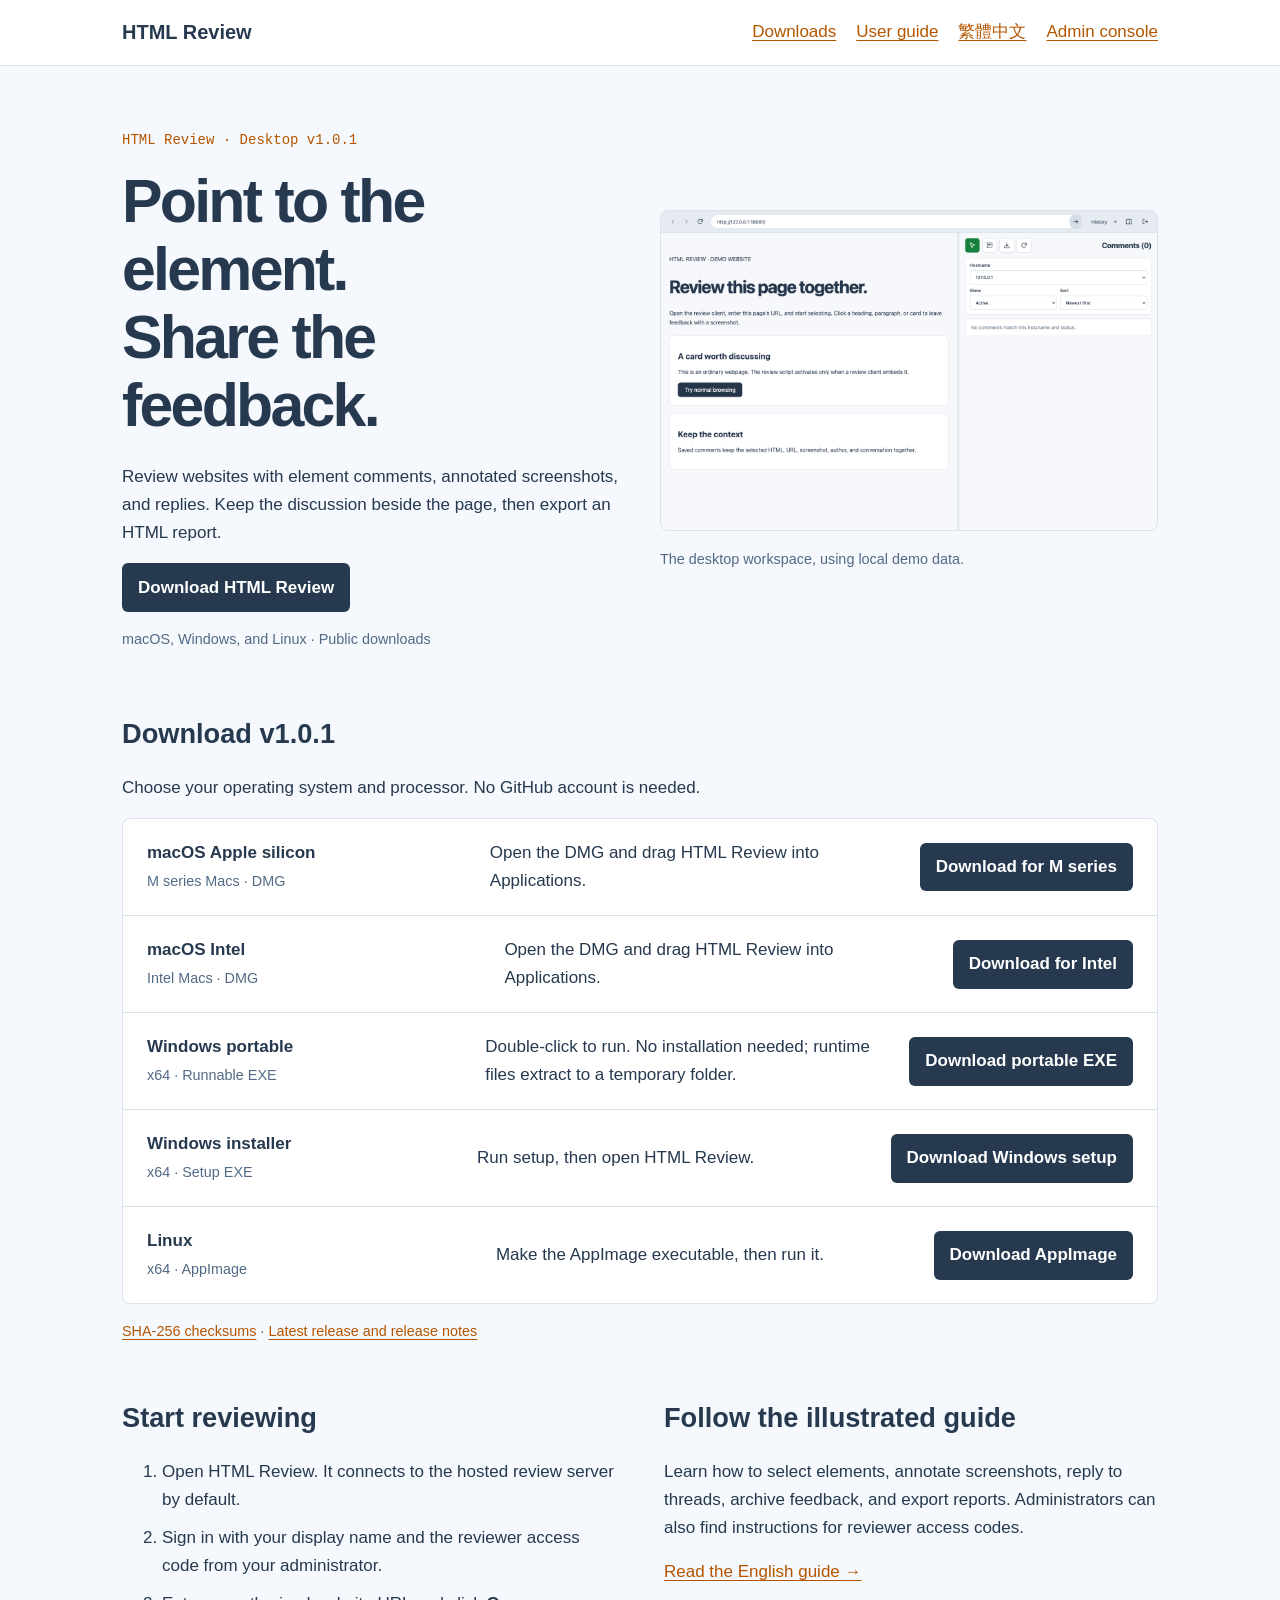
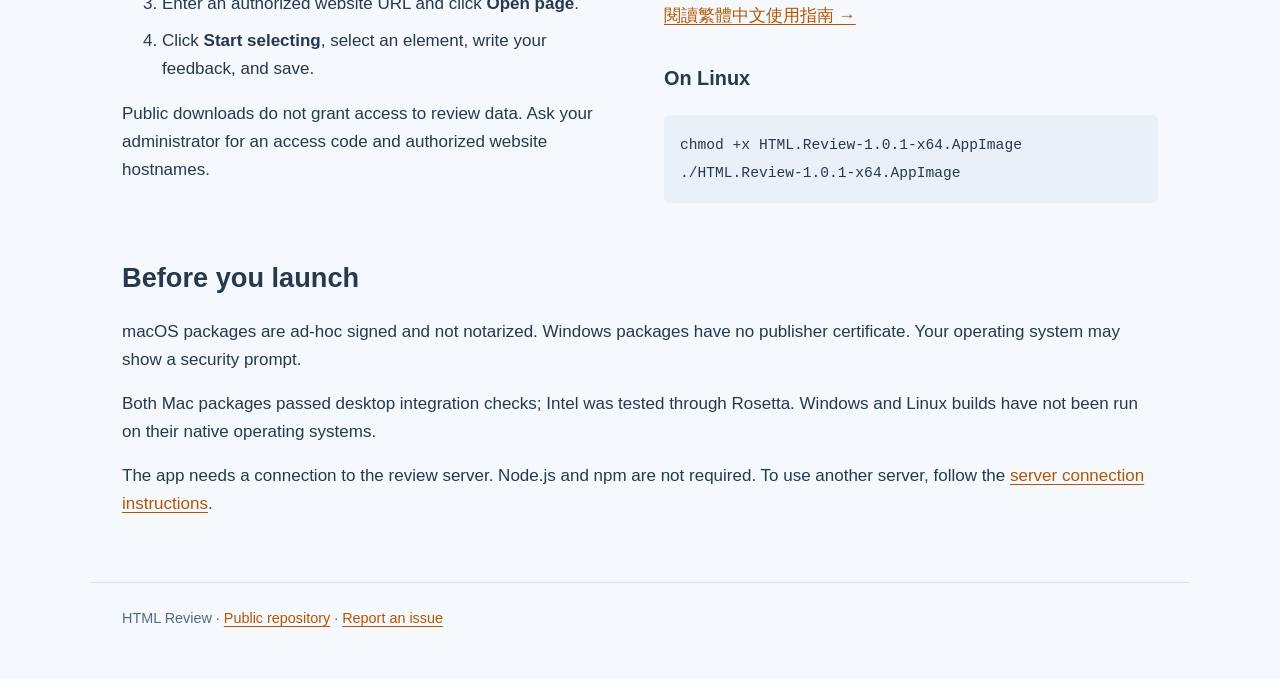
==== index.html @ 8f4b56f9 "Add HTML downloads page and bilingual browser user guides" ====
<!doctype html>
<html lang="en">
<head>
  <meta charset="utf-8">
  <meta name="viewport" content="width=device-width, initial-scale=1">
  <meta name="description" content="Download HTML Review for macOS, Windows, and Linux. Read illustrated guides for reviewing websites with comments and screenshots.">
  <title>HTML Review — Downloads and user guides</title>
  <link rel="stylesheet" href="styles.css">
<link rel="icon" href="data:,">
</head>
<body>
  <a class="skip" href="#main">Skip to content</a>
  <header class="topbar"><div class="topbar-inner">
    <a class="brand" href="index.html">HTML Review</a>
    <nav aria-label="Main navigation">
      <a href="#downloads">Downloads</a>
      <a href="docs/wiki/User-Guide.html">User guide</a>
      <a href="docs/wiki/User-Guide-zh-HK.html" lang="zh-HK">繁體中文</a>
      <a href="https://html-review-206149277907.asia-east1.run.app/">Admin console</a>
    </nav>
  </div></header>
  <main id="main">
    <section class="hero" aria-labelledby="intro">
      <div>
        <p class="eyebrow">HTML Review · Desktop v1.0.1</p>
        <h1 id="intro">Point to the element.<br>Share the feedback.</h1>
        <p>Review websites with element comments, annotated screenshots, and replies. Keep the discussion beside the page, then export an HTML report.</p>
        <a class="button" href="#downloads">Download HTML Review</a>
        <p class="muted">macOS, Windows, and Linux · Public downloads</p>
      </div>
      <figure>
        <img src="docs/wiki/images/electron-workspace.png" alt="HTML Review desktop showing a demo website beside its comment panel" width="1440" height="928">
        <figcaption>The desktop workspace, using local demo data.</figcaption>
      </figure>
    </section>
    <section id="downloads" aria-labelledby="download-title">
      <h2 id="download-title">Download v1.0.1</h2>
      <p>Choose your operating system and processor. No GitHub account is needed.</p>
      <div class="downloads">
        <div class="download"><p><strong>macOS Apple silicon</strong><span class="muted">M series Macs · DMG</span></p><p>Open the DMG and drag HTML Review into Applications.</p><a class="button" href="https://github.com/devtalkbox/tbproducts-html-review-release/releases/download/v1.0.1/HTML.Review-1.0.1-arm64.dmg">Download for M series</a></div>
        <div class="download"><p><strong>macOS Intel</strong><span class="muted">Intel Macs · DMG</span></p><p>Open the DMG and drag HTML Review into Applications.</p><a class="button" href="https://github.com/devtalkbox/tbproducts-html-review-release/releases/download/v1.0.1/HTML.Review-1.0.1-x64.dmg">Download for Intel</a></div>
        <div class="download"><p><strong>Windows portable</strong><span class="muted">x64 · Runnable EXE</span></p><p>Double-click to run. No installation needed; runtime files extract to a temporary folder.</p><a class="button" href="https://github.com/devtalkbox/tbproducts-html-review-release/releases/download/v1.0.1/HTML.Review.Portable.1.0.1-x64.exe">Download portable EXE</a></div>
        <div class="download"><p><strong>Windows installer</strong><span class="muted">x64 · Setup EXE</span></p><p>Run setup, then open HTML Review.</p><a class="button" href="https://github.com/devtalkbox/tbproducts-html-review-release/releases/download/v1.0.1/HTML.Review.Setup.1.0.1-x64.exe">Download Windows setup</a></div>
        <div class="download"><p><strong>Linux</strong><span class="muted">x64 · AppImage</span></p><p>Make the AppImage executable, then run it.</p><a class="button" href="https://github.com/devtalkbox/tbproducts-html-review-release/releases/download/v1.0.1/HTML.Review-1.0.1-x64.AppImage">Download AppImage</a></div>
      </div>
      <p class="muted"><a href="https://github.com/devtalkbox/tbproducts-html-review-release/releases/download/v1.0.1/SHA256SUMS.txt">SHA-256 checksums</a> · <a href="https://github.com/devtalkbox/tbproducts-html-review-release/releases/latest">Latest release and release notes</a></p>
    </section>
    <div class="columns">
      <section aria-labelledby="start-title">
        <h2 id="start-title">Start reviewing</h2>
        <ol>
          <li>Open HTML Review. It connects to the hosted review server by default.</li>
          <li>Sign in with your display name and the reviewer access code from your administrator.</li>
          <li>Enter an authorized website URL and click <strong>Open page</strong>.</li>
          <li>Click <strong>Start selecting</strong>, select an element, write your feedback, and save.</li>
        </ol>
        <p>Public downloads do not grant access to review data. Ask your administrator for an access code and authorized website hostnames.</p>
      </section>
      <section aria-labelledby="guide-title">
        <h2 id="guide-title">Follow the illustrated guide</h2>
        <p>Learn how to select elements, annotate screenshots, reply to threads, archive feedback, and export reports. Administrators can also find instructions for reviewer access codes.</p>
        <p><a href="docs/wiki/User-Guide.html">Read the English guide →</a></p>
        <p><a href="docs/wiki/User-Guide-zh-HK.html" lang="zh-HK">閱讀繁體中文使用指南 →</a></p>
        <h3>On Linux</h3>
        <pre><code>chmod +x HTML.Review-1.0.1-x64.AppImage
./HTML.Review-1.0.1-x64.AppImage</code></pre>
      </section>
    </div>
    <section aria-labelledby="support-title">
      <h2 id="support-title">Before you launch</h2>
      <p>macOS packages are ad-hoc signed and not notarized. Windows packages have no publisher certificate. Your operating system may show a security prompt.</p>
      <p>Both Mac packages passed desktop integration checks; Intel was tested through Rosetta. Windows and Linux builds have not been run on their native operating systems.</p>
      <p>The app needs a connection to the review server. Node.js and npm are not required. To use another server, follow the <a href="docs/wiki/User-Guide.html#launch-the-app">server connection instructions</a>.</p>
    </section>
  </main>
  <footer>HTML Review · <a href="https://github.com/devtalkbox/tbproducts-html-review-release">Public repository</a> · <a href="https://github.com/devtalkbox/tbproducts-html-review-release/issues">Report an issue</a></footer>
</body>
</html>
---- styles.css ----
:root { color-scheme: light; --ink: #26394f; --muted: #526a85; --accent: #b45500; --line: #d9e2ed; --paper: #f5f8fc; }
* { box-sizing: border-box; }
html { scroll-padding-top: 1rem; }
body { margin: 0; background: var(--paper); color: var(--ink); font: 17px/1.65 -apple-system, BlinkMacSystemFont, "Segoe UI", sans-serif; }
a { color: var(--accent); text-underline-offset: .2em; }
a:hover { text-decoration-thickness: 2px; }
a:focus-visible, summary:focus-visible { outline: 3px solid var(--accent); outline-offset: 4px; }
.skip { position: absolute; left: 1rem; top: -5rem; background: white; padding: .5rem 1rem; }
.skip:focus { top: 1rem; }
.topbar { border-bottom: 1px solid var(--line); background: white; }
.topbar-inner { max-width: 1100px; margin: auto; padding: 1rem 2rem; display: flex; justify-content: space-between; align-items: center; gap: 1rem; flex-wrap: wrap; }
.brand { color: var(--ink); font-size: 1.25rem; font-weight: 750; text-decoration: none; }
nav { display: flex; gap: 1.25rem; flex-wrap: wrap; }
main { max-width: 1100px; margin: auto; padding: 3rem 2rem; }
.hero { display: grid; grid-template-columns: 1fr 1fr; gap: 2.5rem; align-items: center; margin-bottom: 3rem; }
.eyebrow { font: 14px/1.5 ui-monospace, SFMono-Regular, Consolas, monospace; color: var(--accent); }
h1 { font-size: clamp(2rem, 5vw, 3.8rem); line-height: 1.12; letter-spacing: -.045em; margin: .75rem 0 1.5rem; }
h2 { font-size: 1.7rem; line-height: 1.3; margin-top: 2.5rem; }
h3 { margin-top: 2rem; }
p { margin: 1rem 0; }
.muted, figcaption { color: var(--muted); font-size: .9rem; }
figure { margin: 0; }
img { max-width: 100%; height: auto; border: 1px solid var(--line); border-radius: 8px; }
figcaption { margin-top: .5rem; }
.button { display: inline-block; background: var(--ink); color: white; padding: .65rem 1rem; border-radius: 6px; text-decoration: none; font-weight: 650; }
.button:hover { background: #3c526c; }
.downloads { border: 1px solid var(--line); border-radius: 8px; background: white; overflow: hidden; }
.download { display: grid; grid-template-columns: 1.1fr 1.4fr auto; align-items: center; gap: 1.5rem; padding: 1.25rem 1.5rem; border-bottom: 1px solid var(--line); }
.download:last-child { border-bottom: 0; }
.download p { margin: 0; }
.download strong { display: block; }
.download .button { min-width: 150px; text-align: center; }
.columns { display: grid; grid-template-columns: 1fr 1fr; gap: 3rem; }
li { margin: .6rem 0; }
code { font: .86em/1.6 ui-monospace, SFMono-Regular, Consolas, monospace; overflow-wrap: anywhere; }
pre { white-space: pre-wrap; overflow-wrap: anywhere; background: #eaf0f7; padding: 1rem; border-radius: 6px; }
footer { max-width: 1100px; margin: auto; padding: 1.5rem 2rem 3rem; border-top: 1px solid var(--line); color: var(--muted); font-size: .9rem; }
.guide { max-width: 960px; }
.guide h1 { font-size: 2.75rem; }
.guide h2 { padding-top: 1rem; border-top: 1px solid var(--line); }
.guide img { display: block; margin: 1.5rem auto; }
.guide table { display: block; max-width: 100%; overflow-x: auto; border-collapse: collapse; font-size: .95rem; }
.guide td, .guide th { text-align: left; padding: .7rem; border: 1px solid var(--line); }
.guide th { background: #eaf0f7; }
.guide td { background: white; overflow-wrap: anywhere; }
#TOC { display: block; padding: 1rem 1.5rem; border: 1px solid var(--line); background: white; border-radius: 8px; }
#TOC ul { padding-left: 1.2rem; }
@media (max-width: 720px) {
  .topbar-inner, main, footer { padding-left: 1.25rem; padding-right: 1.25rem; }
  main { padding-top: 2rem; }
  .hero, .columns { grid-template-columns: 1fr; gap: 1.5rem; }
  .download { grid-template-columns: 1fr; gap: .65rem; padding: 1.2rem; }
  .download .button { justify-self: start; }
  .guide h1 { font-size: 2rem; }
}
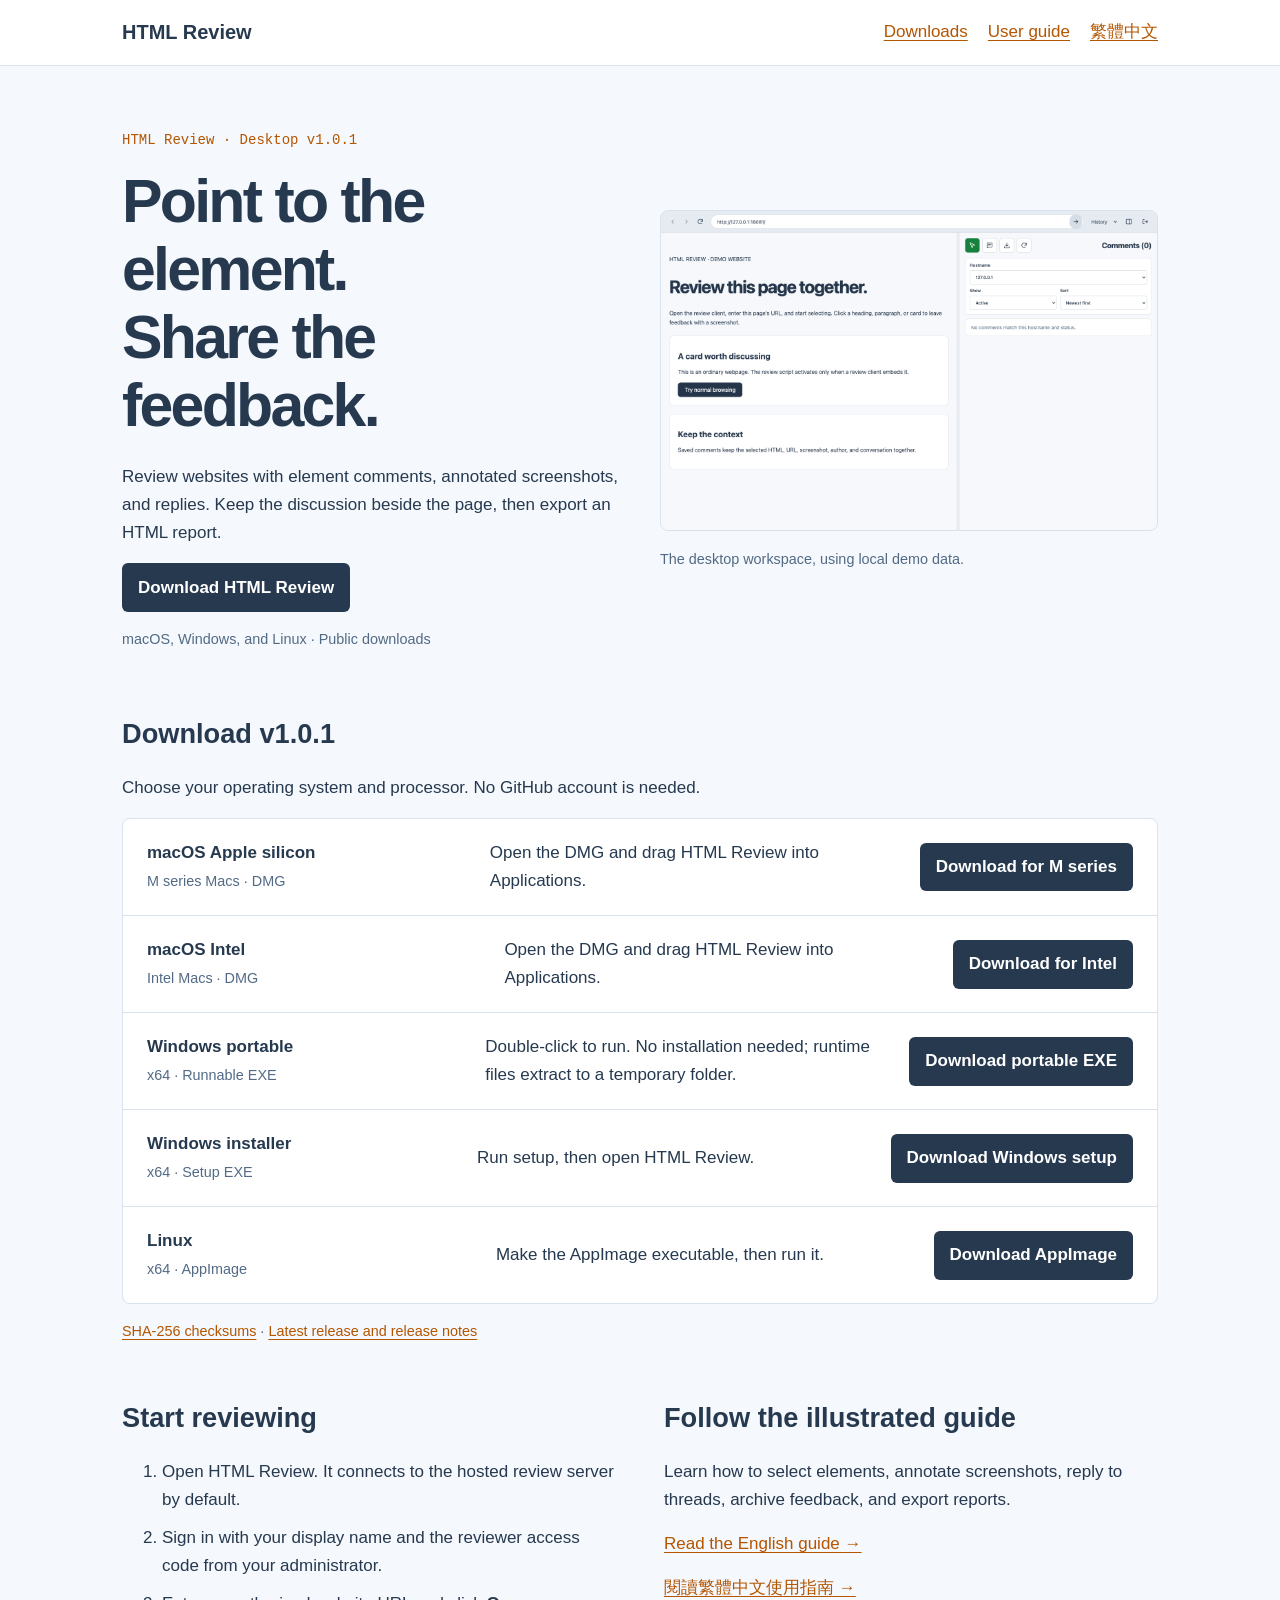
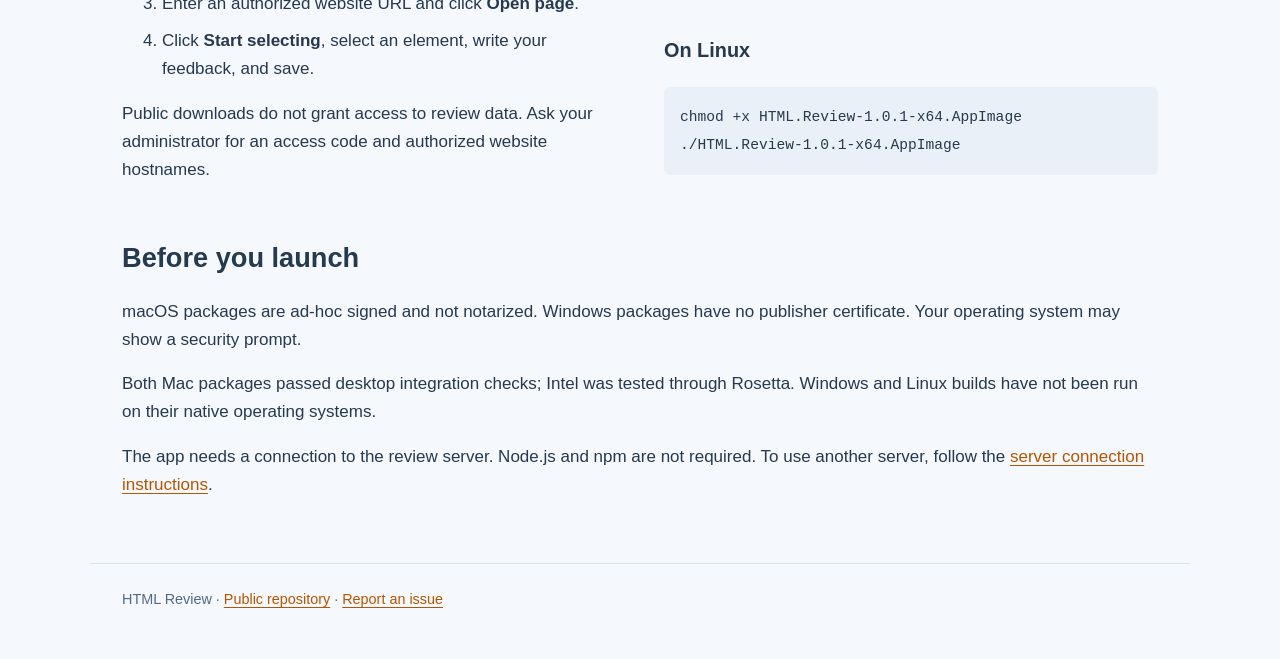
==== commit 2938a3fb: "Focus public docs on end users and include all platform download links" ====
--- a/index.html
+++ b/index.html
@@ -16,7 +16,6 @@
       <a href="#downloads">Downloads</a>
       <a href="docs/wiki/User-Guide.html">User guide</a>
       <a href="docs/wiki/User-Guide-zh-HK.html" lang="zh-HK">繁體中文</a>
-      <a href="https://html-review-206149277907.asia-east1.run.app/">Admin console</a>
     </nav>
   </div></header>
   <main id="main">
@@ -58,7 +57,7 @@
       </section>
       <section aria-labelledby="guide-title">
         <h2 id="guide-title">Follow the illustrated guide</h2>
-        <p>Learn how to select elements, annotate screenshots, reply to threads, archive feedback, and export reports. Administrators can also find instructions for reviewer access codes.</p>
+        <p>Learn how to select elements, annotate screenshots, reply to threads, archive feedback, and export reports.</p>
         <p><a href="docs/wiki/User-Guide.html">Read the English guide →</a></p>
         <p><a href="docs/wiki/User-Guide-zh-HK.html" lang="zh-HK">閱讀繁體中文使用指南 →</a></p>
         <h3>On Linux</h3>
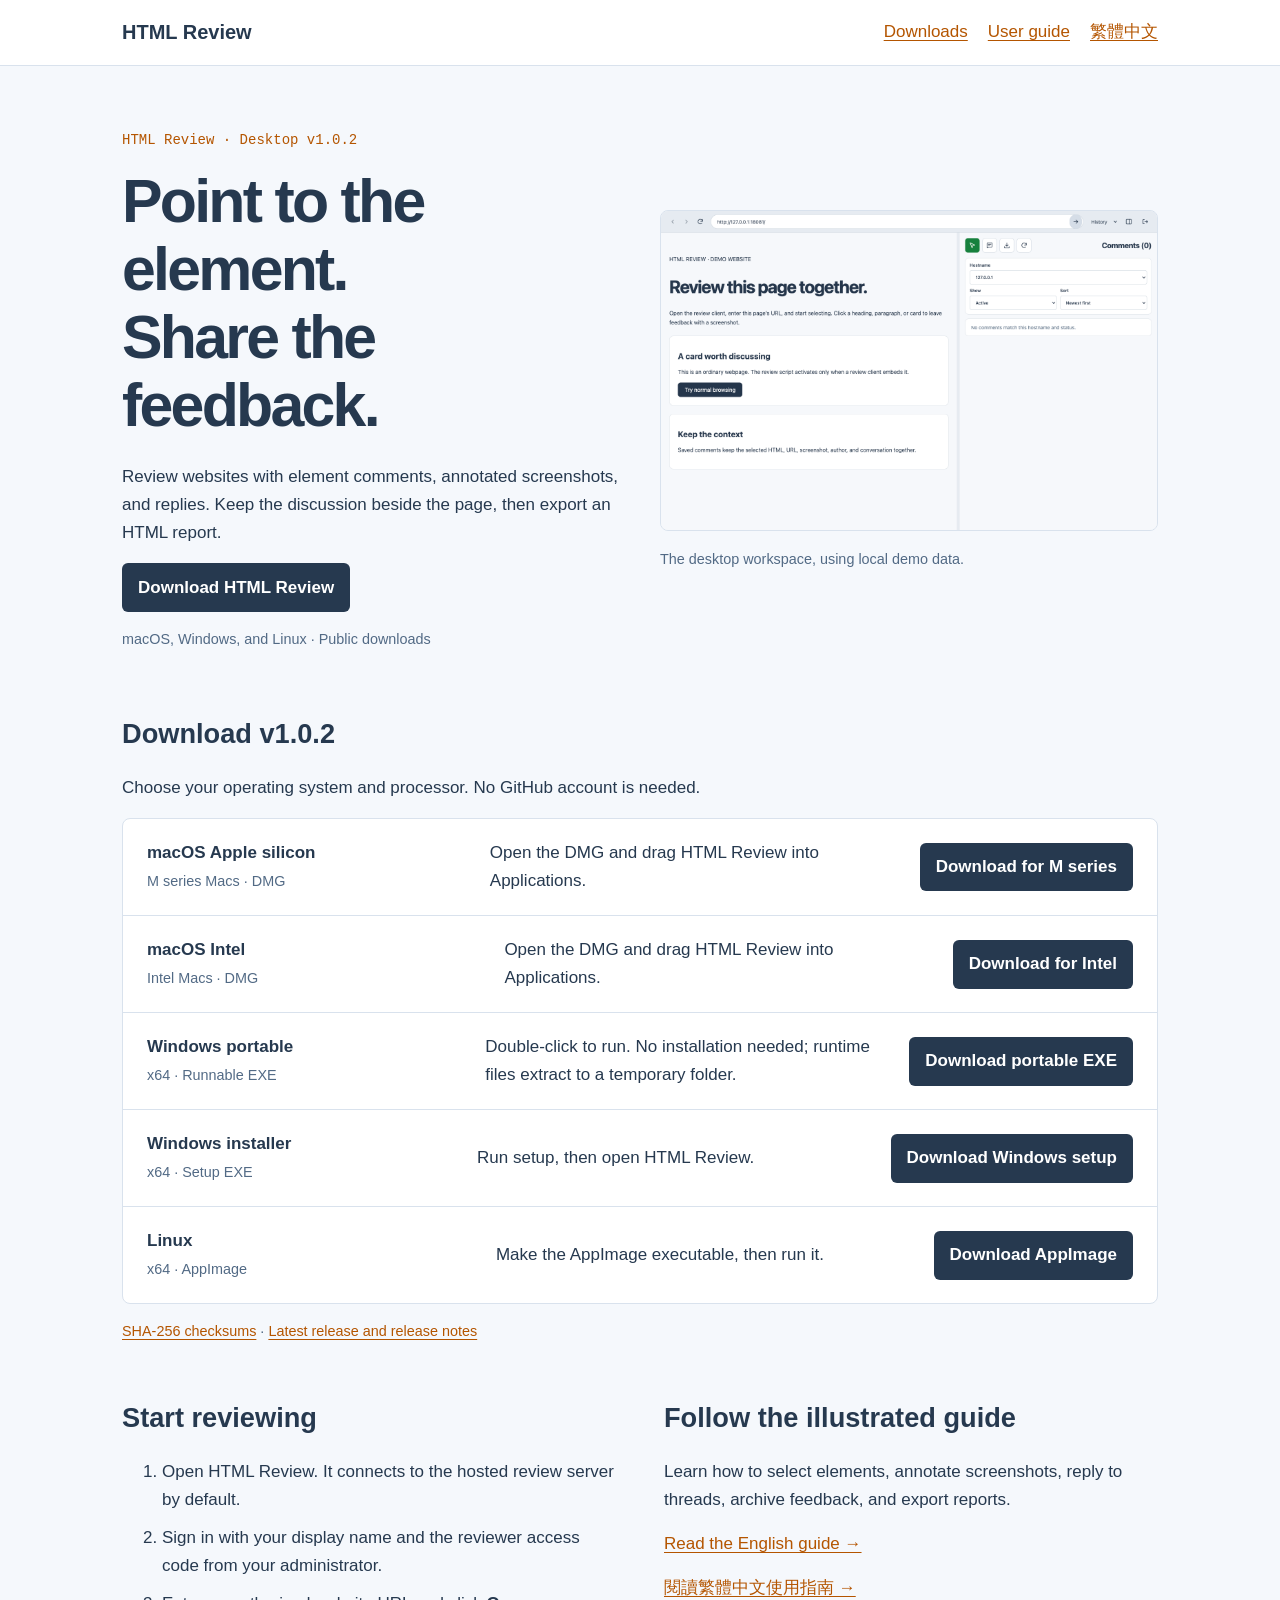
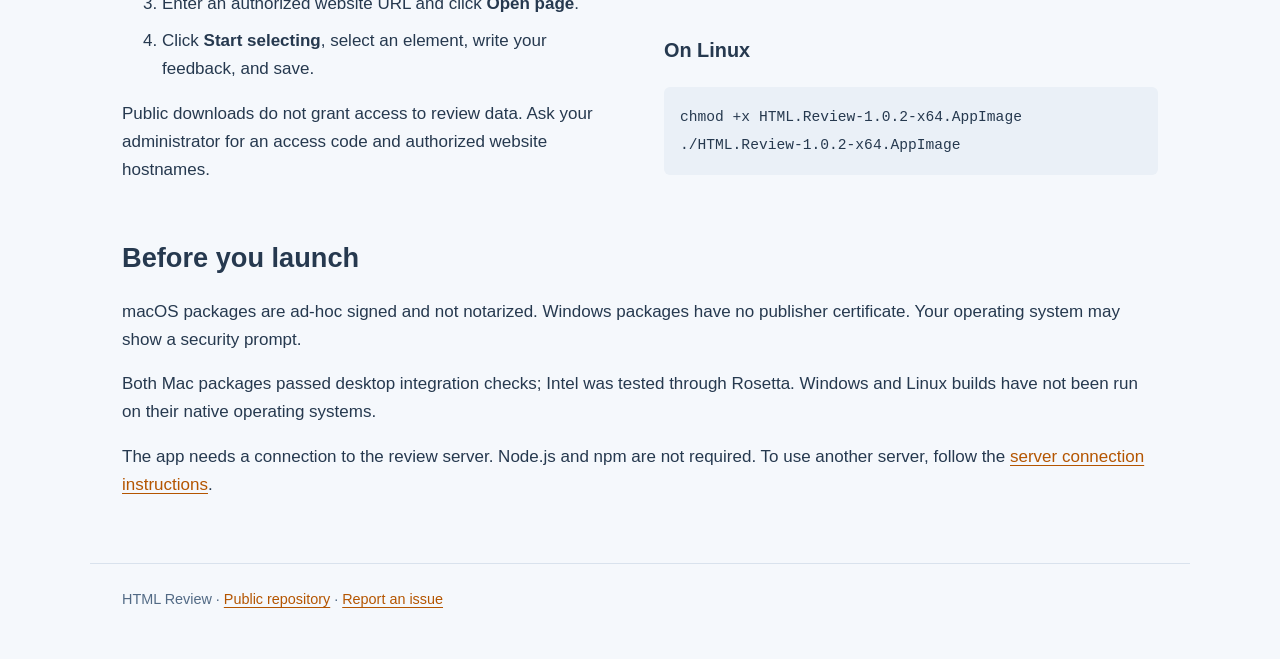
==== commit 4904c210: "docs: update downloads for HTML Review 1.0.2" ====
--- a/index.html
+++ b/index.html
@@ -21,7 +21,7 @@
   <main id="main">
     <section class="hero" aria-labelledby="intro">
       <div>
-        <p class="eyebrow">HTML Review · Desktop v1.0.1</p>
+        <p class="eyebrow">HTML Review · Desktop v1.0.2</p>
         <h1 id="intro">Point to the element.<br>Share the feedback.</h1>
         <p>Review websites with element comments, annotated screenshots, and replies. Keep the discussion beside the page, then export an HTML report.</p>
         <a class="button" href="#downloads">Download HTML Review</a>
@@ -33,16 +33,16 @@
       </figure>
     </section>
     <section id="downloads" aria-labelledby="download-title">
-      <h2 id="download-title">Download v1.0.1</h2>
+      <h2 id="download-title">Download v1.0.2</h2>
       <p>Choose your operating system and processor. No GitHub account is needed.</p>
       <div class="downloads">
-        <div class="download"><p><strong>macOS Apple silicon</strong><span class="muted">M series Macs · DMG</span></p><p>Open the DMG and drag HTML Review into Applications.</p><a class="button" href="https://github.com/devtalkbox/tbproducts-html-review-release/releases/download/v1.0.1/HTML.Review-1.0.1-arm64.dmg">Download for M series</a></div>
-        <div class="download"><p><strong>macOS Intel</strong><span class="muted">Intel Macs · DMG</span></p><p>Open the DMG and drag HTML Review into Applications.</p><a class="button" href="https://github.com/devtalkbox/tbproducts-html-review-release/releases/download/v1.0.1/HTML.Review-1.0.1-x64.dmg">Download for Intel</a></div>
-        <div class="download"><p><strong>Windows portable</strong><span class="muted">x64 · Runnable EXE</span></p><p>Double-click to run. No installation needed; runtime files extract to a temporary folder.</p><a class="button" href="https://github.com/devtalkbox/tbproducts-html-review-release/releases/download/v1.0.1/HTML.Review.Portable.1.0.1-x64.exe">Download portable EXE</a></div>
-        <div class="download"><p><strong>Windows installer</strong><span class="muted">x64 · Setup EXE</span></p><p>Run setup, then open HTML Review.</p><a class="button" href="https://github.com/devtalkbox/tbproducts-html-review-release/releases/download/v1.0.1/HTML.Review.Setup.1.0.1-x64.exe">Download Windows setup</a></div>
-        <div class="download"><p><strong>Linux</strong><span class="muted">x64 · AppImage</span></p><p>Make the AppImage executable, then run it.</p><a class="button" href="https://github.com/devtalkbox/tbproducts-html-review-release/releases/download/v1.0.1/HTML.Review-1.0.1-x64.AppImage">Download AppImage</a></div>
+        <div class="download"><p><strong>macOS Apple silicon</strong><span class="muted">M series Macs · DMG</span></p><p>Open the DMG and drag HTML Review into Applications.</p><a class="button" href="https://github.com/devtalkbox/tbproducts-html-review-release/releases/download/v1.0.2/HTML.Review-1.0.2-arm64.dmg">Download for M series</a></div>
+        <div class="download"><p><strong>macOS Intel</strong><span class="muted">Intel Macs · DMG</span></p><p>Open the DMG and drag HTML Review into Applications.</p><a class="button" href="https://github.com/devtalkbox/tbproducts-html-review-release/releases/download/v1.0.2/HTML.Review-1.0.2-x64.dmg">Download for Intel</a></div>
+        <div class="download"><p><strong>Windows portable</strong><span class="muted">x64 · Runnable EXE</span></p><p>Double-click to run. No installation needed; runtime files extract to a temporary folder.</p><a class="button" href="https://github.com/devtalkbox/tbproducts-html-review-release/releases/download/v1.0.2/HTML.Review.Portable.1.0.2-x64.exe">Download portable EXE</a></div>
+        <div class="download"><p><strong>Windows installer</strong><span class="muted">x64 · Setup EXE</span></p><p>Run setup, then open HTML Review.</p><a class="button" href="https://github.com/devtalkbox/tbproducts-html-review-release/releases/download/v1.0.2/HTML.Review.Setup.1.0.2-x64.exe">Download Windows setup</a></div>
+        <div class="download"><p><strong>Linux</strong><span class="muted">x64 · AppImage</span></p><p>Make the AppImage executable, then run it.</p><a class="button" href="https://github.com/devtalkbox/tbproducts-html-review-release/releases/download/v1.0.2/HTML.Review-1.0.2-x64.AppImage">Download AppImage</a></div>
       </div>
-      <p class="muted"><a href="https://github.com/devtalkbox/tbproducts-html-review-release/releases/download/v1.0.1/SHA256SUMS.txt">SHA-256 checksums</a> · <a href="https://github.com/devtalkbox/tbproducts-html-review-release/releases/latest">Latest release and release notes</a></p>
+      <p class="muted"><a href="https://github.com/devtalkbox/tbproducts-html-review-release/releases/download/v1.0.2/SHA256SUMS.txt">SHA-256 checksums</a> · <a href="https://github.com/devtalkbox/tbproducts-html-review-release/releases/latest">Latest release and release notes</a></p>
     </section>
     <div class="columns">
       <section aria-labelledby="start-title">
@@ -61,8 +61,8 @@
         <p><a href="docs/wiki/User-Guide.html">Read the English guide →</a></p>
         <p><a href="docs/wiki/User-Guide-zh-HK.html" lang="zh-HK">閱讀繁體中文使用指南 →</a></p>
         <h3>On Linux</h3>
-        <pre><code>chmod +x HTML.Review-1.0.1-x64.AppImage
-./HTML.Review-1.0.1-x64.AppImage</code></pre>
+        <pre><code>chmod +x HTML.Review-1.0.2-x64.AppImage
+./HTML.Review-1.0.2-x64.AppImage</code></pre>
       </section>
     </div>
     <section aria-labelledby="support-title">
